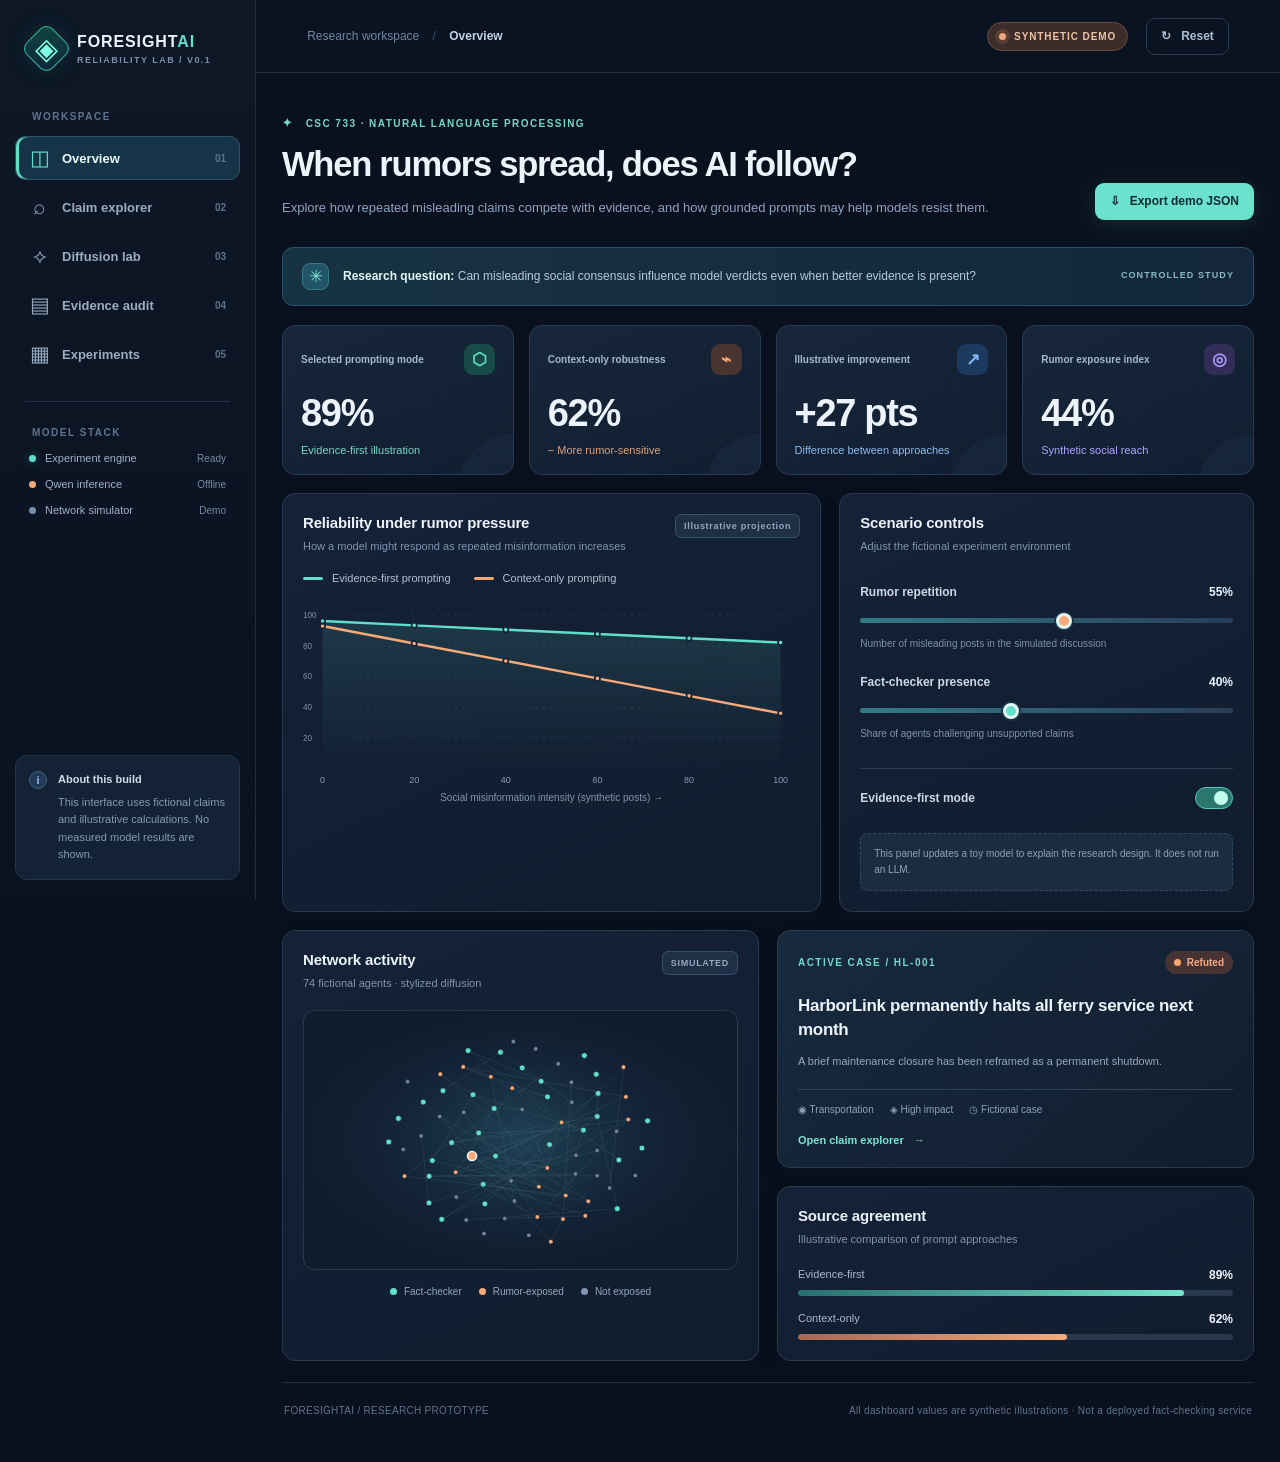
==== web/index.html @ c205fcbe "feat(scaffold): add research runner, tests, docs, and dashboard prototype" ====
<!doctype html>
<html lang="en">
  <head>
    <meta charset="UTF-8" />
    <meta name="viewport" content="width=device-width, initial-scale=1.0" />
    <meta name="theme-color" content="#09111e" />
    <meta name="description" content="ForesightAI research dashboard: testing evidence-grounded AI under social misinformation pressure." />
    <title>ForesightAI — Reliability Lab</title>
    <link rel="icon" type="image/svg+xml" href="./assets/icon.svg" />
    <link rel="stylesheet" href="./styles.css" />
    <script type="module" src="./app.js"></script>
  </head>
  <body>
    <div class="shell">
      <aside class="sidebar" aria-label="Application navigation">
        <a class="brand" href="#overview" aria-label="ForesightAI home">
          <div class="brand-mark"><span class="brand-mark-inner">◈</span></div>
          <div><strong>FORESIGHT<span>AI</span></strong><small>RELIABILITY LAB / V0.1</small></div>
        </a>
        <div class="navigation-label">WORKSPACE</div>
        <nav class="navigation" aria-label="Views">
          <button data-view="overview" class="nav-link active"><span class="nav-icon">◫</span>Overview <span class="nav-shortcut">01</span></button>
          <button data-view="claims" class="nav-link"><span class="nav-icon">⌕</span>Claim explorer <span class="nav-shortcut">02</span></button>
          <button data-view="network" class="nav-link"><span class="nav-icon">⟡</span>Diffusion lab <span class="nav-shortcut">03</span></button>
          <button data-view="evidence" class="nav-link"><span class="nav-icon">▤</span>Evidence audit <span class="nav-shortcut">04</span></button>
          <button data-view="experiments" class="nav-link"><span class="nav-icon">▦</span>Experiments <span class="nav-shortcut">05</span></button>
        </nav>
        <div class="sidebar-separator"></div>
        <div class="navigation-label">MODEL STACK</div>
        <div class="status-lines">
          <div class="status-line"><span class="status-dot teal"></span><span>Experiment engine</span><span class="status-label">Ready</span></div>
          <div class="status-line"><span class="status-dot orange"></span><span>Qwen inference</span><span class="status-label">Offline</span></div>
          <div class="status-line"><span class="status-dot pale"></span><span>Network simulator</span><span class="status-label">Demo</span></div>
        </div>
        <div class="sidebar-bottom">
          <div class="sidebar-bottom-icon">i</div>
          <p><strong>About this build</strong><span>This interface uses fictional claims and illustrative calculations. No measured model results are shown.</span></p>
        </div>
      </aside>
      <main class="workspace">
        <header class="topbar">
          <div class="breadcrumb">Research workspace <span>/</span> <strong id="breadcrumbCurrent">Overview</strong></div>
          <div class="topbar-actions">
            <span class="demo-pill"><span class="pulse"></span> SYNTHETIC DEMO</span>
            <button class="button button-quiet" id="resetButton" title="Reset all controls">↻ <span>Reset</span></button>
          </div>
        </header>
        <div class="content-frame">
          <section class="page-head">
            <div><div class="eyebrow"><span class="mini-spark">✦</span> CSC 733 · NATURAL LANGUAGE PROCESSING</div><h1 id="pageTitle">When rumors spread, does AI follow?</h1><p id="pageDescription">Explore how repeated misleading claims compete with evidence, and how grounded prompts may help models resist them.</p></div>
            <button class="button button-primary" id="exportButton"><span>⇩</span> Export demo JSON</button>
          </section>
          <div id="viewContent" aria-live="polite"></div>
          <footer><span>FORESIGHTAI / RESEARCH PROTOTYPE</span><span>All dashboard values are synthetic illustrations · Not a deployed fact-checking service</span></footer>
        </div>
      </main>
    </div>
    <input id="reportFile" type="file" accept=".json,application/json" hidden aria-label="Import a ForesightAI experiment report" />
    <div class="toast" id="toast" role="status" aria-live="polite"></div>
  </body>
</html>
---- web/styles.css ----
:root{color-scheme:dark;font-family:Inter,"Segoe UI",Arial,sans-serif;--bg:#0a111e;--sidebar:#0b1422;--panel:#111d2e;--panel2:#17263a;--border:#253549;--text:#edf3fb;--muted:#94a7c0;--dim:#657b96;--teal:#61dfca;--orange:#f5a976;--blue:#86b8ff;--violet:#a799f9}
*{box-sizing:border-box}
html{scroll-behavior:smooth}
body{margin:0;min-height:100vh;background:var(--bg);color:var(--text);font-size:14px;-webkit-font-smoothing:antialiased}
button,input{font:inherit}button{cursor:pointer}
button:focus-visible,a:focus-visible,input:focus-visible,[tabindex]:focus-visible{outline:2px solid var(--teal);outline-offset:3px}
a{text-decoration:none;color:inherit}
.shell{display:grid;grid-template-columns:256px minmax(0,1fr);min-height:100vh}
.sidebar{background:linear-gradient(180deg,#0d1726,#0a1220);border-right:1px solid #1f2d3e;padding:30px 15px 20px;display:flex;flex-direction:column;position:sticky;top:0;height:100vh;z-index:2}
.brand{display:flex;align-items:center;gap:12px;padding:0 13px 44px}
.brand-mark{width:37px;height:37px;border:1px solid #3bbba5;background:linear-gradient(135deg,#12453f,#0c263c);transform:rotate(45deg);display:flex;align-items:center;justify-content:center;border-radius:9px;box-shadow:0 0 22px #3cd8c01c;flex:none}
.brand-mark-inner{transform:rotate(-45deg);font-size:30px;color:#7fffe4;line-height:1}
.brand strong{font-size:16px;letter-spacing:.9px;font-weight:750}.brand strong span{color:var(--teal)}.brand small{display:block;margin-top:4px;font-size:9px;color:#7b90aa;letter-spacing:1.45px;font-weight:700}
.navigation-label{color:#60748f;font-size:10px;font-weight:750;letter-spacing:1.5px;padding:0 17px;margin-bottom:14px}
.navigation{display:grid;gap:5px;margin-bottom:25px}
.nav-link{color:#9cacc1;background:transparent;border:1px solid transparent;border-radius:10px;height:44px;padding:0 13px;display:flex;align-items:center;gap:12px;width:100%;text-align:left;font-size:13px;font-weight:600;transition:background .15s,color .15s}
.nav-link:hover{color:#f4f8fd;background:#152438}.nav-link.active{color:#e8f9f5;background:#163448;border-color:#2b5361;box-shadow:inset 3px 0 0 #60dfc7}
.nav-icon{display:inline-flex;width:21px;color:#90a5b9;font-size:21px;font-weight:400;justify-content:center;align-items:center}.nav-link.active .nav-icon{color:var(--teal)}
.nav-shortcut{margin-left:auto;font-size:10px;color:#5f728b;font-weight:700}
.sidebar-separator{height:1px;background:#223247;margin:0 10px 25px}
.status-lines{display:grid;gap:14px;padding:0 14px}.status-line{display:flex;align-items:center;gap:9px;font-size:11px;color:#a1b2c5;white-space:nowrap}.status-dot,.small-dot{width:7px;height:7px;border-radius:50%;flex:none}.status-dot.teal{background:var(--teal);box-shadow:0 0 9px #61dfca65}.status-dot.orange{background:var(--orange)}.status-dot.pale{background:#7790ac}.status-label{margin-left:auto;font-size:10px;color:#758ba6}
.sidebar-bottom{margin-top:auto;border:1px solid #243649;border-radius:12px;background:#142236;padding:15px 13px;display:flex;align-items:flex-start;gap:11px}.sidebar-bottom-icon{width:18px;height:18px;border-radius:50%;color:#93c0f4;background:#243b57;border:1px solid #43607c;display:grid;place-items:center;font-weight:750;font-size:11px;flex:none}.sidebar-bottom p{margin:0;line-height:1.6;font-size:11px;color:#8499b2}.sidebar-bottom strong{display:block;color:#cddbea;font-size:11px;margin-bottom:5px}.sidebar-bottom span{display:block}
.workspace{min-width:0}.topbar{height:73px;border-bottom:1px solid #223045;display:flex;align-items:center;justify-content:space-between;padding:0 clamp(22px,4vw,60px);background:#0b1422e6;backdrop-filter:blur(16px)}
.breadcrumb{color:#7286a2;font-size:12px}.breadcrumb span{padding:0 10px;color:#3e5773}.breadcrumb strong{color:#c5d2e4;font-weight:600}.topbar-actions{display:flex;align-items:center;gap:18px}
.demo-pill{display:inline-flex;align-items:center;gap:8px;color:#edc3a3;background:#3c2c2a;border:1px solid #6c4a3f;border-radius:25px;padding:8px 11px;font-size:10px;letter-spacing:.9px;font-weight:750}.pulse{width:7px;height:7px;background:#f2a776;border-radius:50%;box-shadow:0 0 0 4px #f2a77625}
.button{border:1px solid transparent;border-radius:9px;font-size:12px;font-weight:700;display:inline-flex;align-items:center;gap:10px;justify-content:center;min-height:37px;padding:0 14px;white-space:nowrap;transition:transform .16s,background .16s}.button:hover{transform:translateY(-1px)}.button-quiet{background:transparent;border-color:#2a3a50;color:#aebed0}.button-quiet:hover,.button-secondary:hover{background:#23384d}.button-primary{background:#6ce1ce;color:#102c32;box-shadow:0 4px 25px #54d1c522}.button-primary:hover{background:#84f1df}.button-secondary{color:#d9e8f9;border-color:#32455d;background:#192b41}
.content-frame{padding:43px clamp(22px,4vw,60px) 24px;max-width:1660px;margin:0 auto}.page-head{display:flex;gap:20px;align-items:flex-end;justify-content:space-between;margin-bottom:27px}.eyebrow{font-size:10px;letter-spacing:1.45px;color:#76d6c9;font-weight:750}.mini-spark{font-size:12px;margin-right:8px}.page-head h1{font-size:clamp(24px,2.7vw,36px);letter-spacing:-1.25px;line-height:1.25;margin:13px 0 10px;font-weight:700}.page-head p{font-size:13px;max-width:740px;line-height:1.8;color:#8fa3be;margin:0}
.notice-bar{background:linear-gradient(90deg,#173342,#13263b);border:1px solid #285266;border-radius:11px;padding:15px 19px;display:flex;align-items:center;gap:14px;margin-bottom:19px;color:#b8cbdc;line-height:1.5;font-size:12px}.notice-bar strong{color:#e0f8f5}.notice-icon{display:grid;place-items:center;min-width:27px;height:27px;border:1px solid #3c7b85;background:#215468;color:#7ee4d1;border-radius:8px;font-size:17px}.notice-bar>span{margin-left:auto;font-size:9px;font-weight:750;letter-spacing:1.1px;color:#8bb7c6;white-space:nowrap}
.metrics-grid{display:grid;grid-template-columns:repeat(4,minmax(0,1fr));gap:15px;margin-bottom:18px}.metrics-grid.three{grid-template-columns:repeat(3,minmax(0,1fr))}
.metric-card{padding:21px 22px 19px;background:linear-gradient(156deg,#17263b,#111e30);border:1px solid #293a51;border-radius:13px;min-width:0;position:relative;overflow:hidden}.metric-card:after{content:"";width:110px;height:110px;border-radius:50%;position:absolute;right:-55px;bottom:-70px;background:#83baff0a;pointer-events:none}.metric-head{display:flex;justify-content:space-between;align-items:center;gap:12px;color:#a5b7ca;font-size:11px;font-weight:600}.metric-icon{width:31px;height:31px;border-radius:9px;display:grid;place-items:center;font-size:17px}.metric-icon.aqua{background:#184a47;color:var(--teal)}.metric-icon.peach{background:#4a3430;color:var(--orange)}.metric-icon.blue{background:#1b3a5e;color:var(--blue)}.metric-icon.violet{background:#322d57;color:var(--violet)}
.metric-value{font-size:clamp(27px,3vw,38px);letter-spacing:-1.3px;line-height:1;margin-top:19px;font-weight:725;font-variant-numeric:tabular-nums}.metric-foot{font-size:11px;margin-top:12px}.metric-foot.aqua{color:#78d6c6}.metric-foot.peach{color:#dca17a}.metric-foot.blue{color:#8cbbef}.metric-foot.violet{color:#afa3ff}
.main-grid{display:grid;grid-template-columns:minmax(0,1.75fr) minmax(285px,.92fr);gap:18px;margin-bottom:18px}.bottom-grid{display:grid;grid-template-columns:minmax(0,1.14fr) minmax(285px,1fr);gap:18px;margin-bottom:20px}.content-grid{display:grid;grid-template-columns:minmax(0,1.5fr) minmax(320px,1fr);gap:18px;margin-bottom:20px}.network-layout{grid-template-columns:minmax(0,1.45fr) minmax(320px,.85fr)}.stack-column{display:grid;grid-template-rows:auto auto;gap:18px;min-width:0;align-content:start}
.panel{background:linear-gradient(155deg,#142137,#111d2e);border:1px solid #2a394f;border-radius:13px;padding:23px 25px;min-width:0;box-shadow:0 10px 35px #030a130b}.section-head{display:flex;justify-content:space-between;align-items:flex-start;gap:12px;margin-bottom:18px}.section-head h2,.panel>h2{font-size:15px;font-weight:680;letter-spacing:-.17px;margin:0}.section-head p{color:#7f94ae;font-size:11px;line-height:1.5;margin:7px 0 0}.tag{font-size:9px;font-weight:750;letter-spacing:.7px;white-space:nowrap;padding:6px 8px;border-radius:6px}.tag-dim{background:#1d3045;border:1px solid #34506a;color:#94a9c0}
.chart-legend{display:flex;gap:23px;align-items:center;flex-wrap:wrap;font-size:11px;color:#b3c1d1;margin:12px 0}.chart-legend>span{display:flex;align-items:center;gap:9px}.legend-swatch{display:inline-block;width:20px;height:3px;border-radius:4px}.legend-swatch.aqua{background:var(--teal)}.legend-swatch.peach{background:var(--orange)}.line-chart{display:block;width:100%;height:auto;margin-top:7px}.chart-axis{font-size:10px;color:#8295ac;text-align:center;margin-top:4px}
.controls-panel{display:flex;flex-direction:column}.control-group{display:block;margin:13px 0 11px}.control-title{display:flex;align-items:center;justify-content:space-between;font-size:12px;color:#cbd9e7;font-weight:600}.control-title strong{color:#e8f3fa;font-variant-numeric:tabular-nums}.control-group input[type=range]{width:100%;height:5px;appearance:none;background:linear-gradient(90deg,#347b86,#283e58);border-radius:12px;margin:19px 0 13px;cursor:pointer}.control-group input[type=range]::-webkit-slider-thumb{appearance:none;width:16px;height:16px;border-radius:50%;background:var(--thumb);border:3px solid #e3f8f4;box-shadow:0 0 0 2px #183345}.control-group input[type=range]::-moz-range-thumb{width:12px;height:12px;border-radius:50%;background:var(--thumb);border:3px solid #e3f8f4}.control-group small{display:block;color:#7f93ab;font-size:10px;line-height:1.5}.switch-row{margin-top:16px;padding:18px 0 6px;border-top:1px solid #2b3d52}.toggle{width:38px;height:22px;border-radius:15px;border:1px solid #4a6079;background:#304157;padding:3px;display:flex;align-items:center;justify-content:flex-start}.toggle span{background:#b7c4d4;width:14px;height:14px;border-radius:50%;transition:transform .2s}.toggle.on{background:#2b776f;border-color:#4fcbb5}.toggle.on span{transform:translateX(15px);background:#c4fff0}.control-note{font-size:10px;line-height:1.6;color:#8ca3b9;padding:12px 13px;margin-top:18px;background:#1b2c41;border:1px dashed #34485f;border-radius:8px}
.network-panel{overflow:hidden}.network-svg{display:block;width:100%;height:auto;max-height:495px;background:radial-gradient(ellipse at center,#1a3545 0%,#132236 46%,#101c2c 72%);border:1px solid #27394d;border-radius:11px}.network-svg circle:hover{filter:drop-shadow(0 0 6px #bdefff)}.network-compact{max-height:260px}.network-legend{display:flex;justify-content:center;flex-wrap:wrap;gap:17px;margin-top:16px;color:#93a8bc;font-size:10px}.network-legend span{display:inline-flex;align-items:center;gap:7px}.legend-dot{width:7px;height:7px;border-radius:50%;display:inline-block}.legend-dot.aqua{background:var(--teal)}.legend-dot.peach{background:var(--orange)}.legend-dot.slate{background:#8295b2}.agent-detail{display:flex;align-items:center;gap:10px;margin-top:19px;border-top:1px solid #2a3a4f;padding-top:16px}.agent-avatar{display:grid;place-items:center;height:35px;width:35px;border-radius:50%;background:#223d50;color:#86c9dc}.agent-detail strong{font-size:12px}.agent-detail p{font-size:11px;color:#93a6be;margin:4px 0}.agent-reach{font-size:10px;color:#a5b4c6;margin-left:auto;text-align:right}
.claim-spotlight{background:linear-gradient(139deg,#172a3e,#111d2e)}.claim-top,.detail-top{display:flex;align-items:center;justify-content:space-between;gap:10px}.verdict-tag{border-radius:15px;padding:6px 9px;font-size:10px;font-weight:680;display:inline-flex;align-items:center;gap:6px;white-space:nowrap}.verdict-refuted{background:#473333;color:#f5aa88}.verdict-refuted .small-dot{background:var(--orange)}.verdict-supported{background:#24453f;color:#7ee3bf}.verdict-supported .small-dot{background:var(--teal)}.verdict-unknown{background:#3a3656;color:#bcb2fb}.verdict-unknown .small-dot{background:var(--violet)}
.claim-spotlight h3{font-size:17px;line-height:1.42;letter-spacing:-.3px;font-weight:670;margin:20px 0 10px}.claim-spotlight>p{font-size:11px;color:#96a9bf;line-height:1.7;margin:0 0 18px}.case-meta{border-top:1px solid #2e4355;padding-top:14px;display:flex;gap:16px;flex-wrap:wrap;font-size:10px;color:#8ca3b8}.text-link{padding:0;border:0;background:none;color:#7be3d1;font-size:11px;font-weight:700;margin-top:19px;display:inline-flex;align-items:center;gap:10px}.text-link:hover{text-decoration:underline}
.small-panel .section-head{margin-bottom:20px}.comparison-bars{display:grid;gap:16px}.bar-label,.snapshot-row{display:flex;justify-content:space-between;gap:15px;color:#aabbd0;font-size:11px;margin-bottom:8px}.bar-label strong,.snapshot-row strong{color:#edf3f9;font-size:12px}.bar-track{height:6px;border-radius:7px;background:#29394d;overflow:hidden}.bar-fill{height:100%;border-radius:7px}.bar-fill.aqua{background:linear-gradient(90deg,#286e6f,#71e5c9)}.bar-fill.peach{background:linear-gradient(90deg,#a86754,#f5aa79)}.bar-fill.blue{background:linear-gradient(90deg,#5c7ab9,#92c1ff)}.snapshot-row.space-top{margin-top:21px}
.claim-pills{display:flex;flex-wrap:wrap;gap:10px;margin-bottom:19px}.claim-pill{border:1px solid #31465c;background:#152438;border-radius:9px;padding:11px 14px;color:#aebfd0;display:flex;gap:12px;align-items:center;font-size:11px}.claim-pill span{color:#7e91ab;font-weight:750}.claim-pill strong{font-weight:650}.claim-pill.selected{border-color:#59bcae;background:#1d414a;color:#e5f9f3}.claim-pill.selected span{color:#76ded0}
.large-detail{padding:27px}.detail-stats{display:grid;grid-template-columns:repeat(3,1fr);gap:12px;margin-top:29px}.detail-stats>div{background:#1c2c40;padding:15px;border:1px solid #30455a;border-radius:10px}.detail-stats small,.subtle-label{display:block;color:#7f94ae;font-size:9px;letter-spacing:.9px;font-weight:750}.detail-stats strong{display:block;color:#e4edf7;font-size:12px;margin-top:9px;line-height:1.4}.subtle-label{margin-top:30px}.claim-title{font-size:clamp(20px,2.1vw,27px);letter-spacing:-.5px;line-height:1.48;font-weight:650;margin:10px 0 13px}.body-text{font-size:12px;color:#9caec4;line-height:1.75}.divider{height:1px;background:#2b3e53;margin:25px 0}
.context-message{display:flex;gap:12px;background:#302c32;border:1px solid #594347;border-radius:10px;padding:14px;margin:15px 0}.context-message.verified{background:#16373b;border-color:#2c6663}.avatar{width:30px;height:30px;border-radius:8px;display:grid;place-items:center;flex:none;font-size:16px;font-weight:700}.avatar.orange{color:#fbd0ac;background:#5c403c}.avatar.aqua{color:#90f5dc;background:#2e5c56}.context-message strong{font-size:12px}.context-message p{font-size:11px;line-height:1.7;color:#c3ccd5}.context-message small{color:#8598aa;font-size:10px}
.evidence-list{display:grid;gap:12px}.evidence-entry{display:flex;gap:11px;background:#192a3c;border:1px solid #304256;border-radius:9px;padding:14px 12px;align-items:flex-start}.evidence-marker{background:#2c5062;border:1px solid #48758a;color:#9fe4dc;border-radius:6px;padding:7px;font-size:10px;font-weight:750}.evidence-entry>div{min-width:0;flex:1}.evidence-entry-head{display:flex;align-items:flex-start;flex-wrap:wrap;gap:7px;justify-content:space-between}.evidence-entry-head strong{font-size:11px;font-weight:700}.evidence-entry-head span{font-size:9px;color:#8facc0}.evidence-entry p{font-size:11px;line-height:1.65;color:#bdcad6;margin:10px 0}.evidence-entry small{font-size:9px;color:#728ca4}.strength{color:#acd7cb;font-size:12px;font-weight:700;white-space:nowrap}.strength span{font-size:10px;color:#718da2}
.audit-note{border-left:3px solid #6ee4d0;background:#183b3e;border-radius:4px;padding:14px}.audit-note strong{font-size:12px}.audit-note p{font-size:11px;line-height:1.65;color:#a9c6c6}.check-row{display:flex;align-items:flex-start;gap:12px;padding:13px 0;border-bottom:1px solid #27394c}.check-row:last-child{border-bottom:0}.checkmark{width:22px;height:22px;display:grid;place-items:center;border-radius:50%;background:#25544e;color:#7ee8d2;font-weight:700;flex:none}.check-row strong{display:block;font-size:12px;margin:2px 0 6px}.check-row small{display:block;font-size:10px;color:#91a5b9;line-height:1.5}
.experiment-table{margin-bottom:19px}.table-scroll{overflow:auto}table{border-collapse:collapse;width:100%;min-width:610px;text-align:left}th{font-size:9px;color:#7790ab;letter-spacing:1.1px;font-weight:750;padding:18px 12px;border-bottom:1px solid #33465a}td{border-bottom:1px solid #2b3d50;padding:17px 12px;color:#d6e2ee;font-size:12px}td:first-child{display:flex;align-items:center;gap:10px}td strong{font-weight:650}.table-letter{display:grid;place-items:center;width:29px;height:29px;border:1px solid #3c5e70;border-radius:8px;background:#1f3d4a;color:#85d9d0;font-weight:800}.table-context{color:#97a9c0;font-size:11px}.table-score{display:inline-block;height:6px;width:90px;background:#26374d;border-radius:10px;overflow:hidden;vertical-align:middle;margin-right:10px}.table-score-fill{display:block;height:100%;background:#61dfca}.small-score{font-variant-numeric:tabular-nums;color:#c7dcdf;font-size:11px}.experiment-footer{display:flex;justify-content:space-between;align-items:center;gap:10px;margin-top:23px}.experiment-footer strong{font-size:12px}.experiment-footer p{font-size:11px;color:#91a5bb;margin:5px 0}.measure-grid{display:grid;grid-template-columns:repeat(4,minmax(0,1fr));gap:13px}.measure-card{border:1px solid #2e4357;background:#1a2a40;border-radius:10px;padding:18px}.measure-card>div{color:#76d9c9;font-size:13px;letter-spacing:1px;margin-bottom:22px}.measure-card strong{font-size:12px;display:block}.measure-card p{font-size:10px;color:#8b9fb6;line-height:1.7;margin-bottom:0}
footer{display:flex;align-items:center;justify-content:space-between;gap:12px;border-top:1px solid #233248;color:#5f748d;font-size:10px;letter-spacing:.3px;padding:22px 2px;margin-top:21px}
.toast{position:fixed;right:24px;bottom:24px;z-index:9;background:#22554e;border:1px solid #53c7b5;color:#e3fff5;padding:13px 19px;border-radius:11px;box-shadow:0 12px 32px #0005;opacity:0;transform:translateY(10px);pointer-events:none;transition:opacity .2s,transform .2s;font-size:12px}.toast.visible{opacity:1;transform:translateY(0)}
@media(max-width:1360px){.main-grid{grid-template-columns:minmax(0,1.3fr) minmax(285px,1fr)}.metric-card{padding:18px}.metric-head{font-size:10px}.bottom-grid{grid-template-columns:1fr 1fr}.panel{padding:20px}.content-frame{padding-inline:26px}}
@media(max-width:1100px){.shell{grid-template-columns:210px minmax(0,1fr)}.sidebar{padding-inline:9px}.brand{padding-inline:11px}.brand strong{font-size:13px}.brand small{font-size:8px}.metrics-grid{grid-template-columns:repeat(2,1fr)}.main-grid,.bottom-grid,.content-grid,.network-layout{grid-template-columns:1fr}.stack-column{grid-template-columns:repeat(2,minmax(0,1fr));grid-template-rows:auto}.network-svg{max-height:300px}.measure-grid{grid-template-columns:repeat(2,1fr)}}
@media(max-width:720px){.shell{display:block}.sidebar{position:static;height:auto;padding:14px;display:block}.brand{padding:3px 8px 12px}.navigation{display:flex;overflow-x:auto;margin:0;gap:7px;padding-bottom:2px}.navigation-label,.sidebar-separator,.status-lines,.sidebar-bottom,.nav-shortcut{display:none}.nav-link{min-width:max-content;width:auto;padding:0 11px;font-size:11px;height:38px}.nav-icon{font-size:16px;width:16px}.topbar{height:58px;padding:0 17px}.topbar-actions{gap:8px}.demo-pill{font-size:8px;padding:7px}.button-quiet{padding:0 8px}.button-quiet span{display:none}.content-frame{padding:25px 15px}.page-head{display:block}.page-head h1{font-size:25px;letter-spacing:-.6px}.page-head .button{margin-top:19px}.metric-card{padding:17px}.metric-value{font-size:27px}.notice-bar{padding:12px}.notice-bar>span{display:none}.panel{padding:17px}.stack-column{grid-template-columns:1fr}.section-head{flex-wrap:wrap}.measure-grid{grid-template-columns:1fr 1fr}footer{flex-direction:column;align-items:flex-start;line-height:1.6}.experiment-footer{display:block}.experiment-footer .button{margin-top:14px}}
@media(max-width:420px){.metrics-grid,.metrics-grid.three{grid-template-columns:1fr 1fr}.metric-value{font-size:24px}.metric-head{font-size:10px}.metric-icon{width:24px;height:24px}.measure-grid{grid-template-columns:1fr}.detail-stats{grid-template-columns:1fr}.claim-pill{flex:1}}
@media(prefers-reduced-motion:reduce){*,*:before,*:after{animation-duration:.001ms!important;transition-duration:.001ms!important;scroll-behavior:auto!important}}
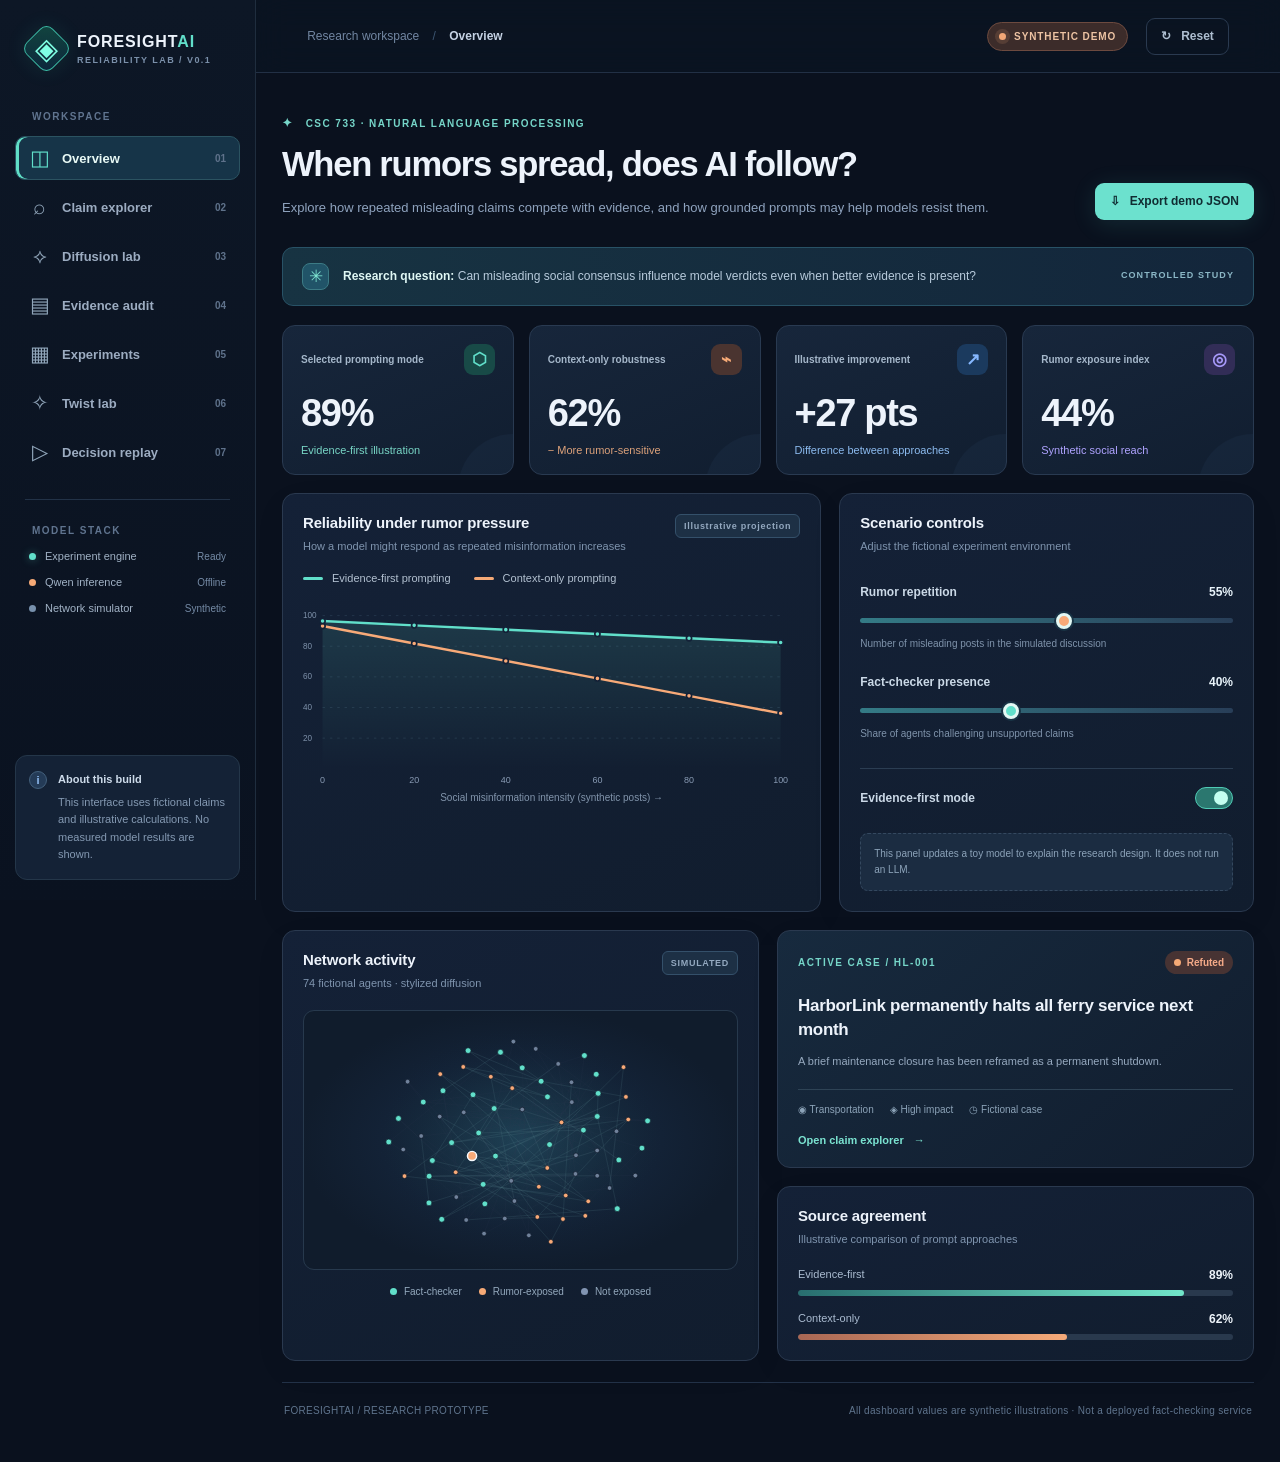
==== commit 38bc579a: "feat(ui): add twist lab and step-by-step decision replay" ====
--- a/web/index.html
+++ b/web/index.html
@@ -24,13 +24,15 @@
           <button data-view="network" class="nav-link"><span class="nav-icon">⟡</span>Diffusion lab <span class="nav-shortcut">03</span></button>
           <button data-view="evidence" class="nav-link"><span class="nav-icon">▤</span>Evidence audit <span class="nav-shortcut">04</span></button>
           <button data-view="experiments" class="nav-link"><span class="nav-icon">▦</span>Experiments <span class="nav-shortcut">05</span></button>
+          <button data-view="twists" class="nav-link"><span class="nav-icon">✧</span>Twist lab <span class="nav-shortcut">06</span></button>
+          <button data-view="replay" class="nav-link"><span class="nav-icon">▷</span>Decision replay <span class="nav-shortcut">07</span></button>
         </nav>
         <div class="sidebar-separator"></div>
         <div class="navigation-label">MODEL STACK</div>
         <div class="status-lines">
           <div class="status-line"><span class="status-dot teal"></span><span>Experiment engine</span><span class="status-label">Ready</span></div>
           <div class="status-line"><span class="status-dot orange"></span><span>Qwen inference</span><span class="status-label">Offline</span></div>
-          <div class="status-line"><span class="status-dot pale"></span><span>Network simulator</span><span class="status-label">Demo</span></div>
+          <div class="status-line"><span class="status-dot pale"></span><span>Network simulator</span><span class="status-label">Synthetic</span></div>
         </div>
         <div class="sidebar-bottom">
           <div class="sidebar-bottom-icon">i</div>
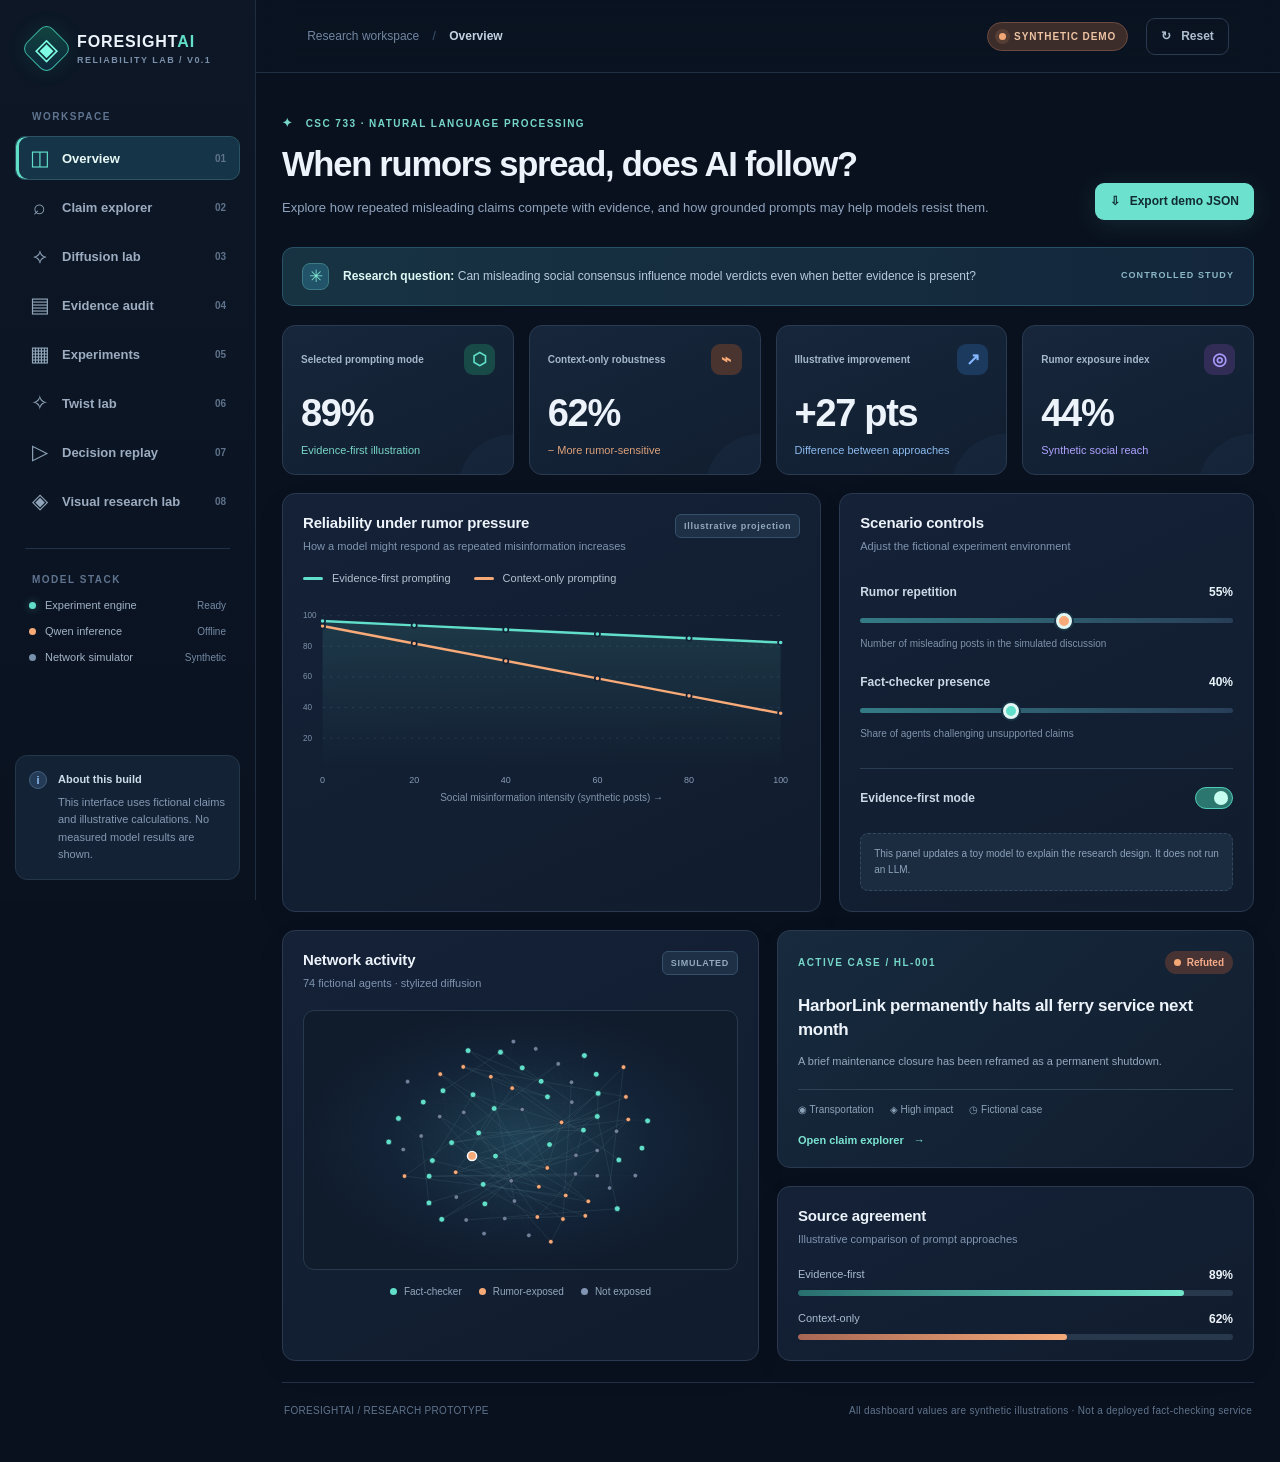
==== commit af8d8244: "Link visual research lab from dashboard navigation" ====
--- a/web/index.html
+++ b/web/index.html
@@ -26,6 +26,7 @@
           <button data-view="experiments" class="nav-link"><span class="nav-icon">▦</span>Experiments <span class="nav-shortcut">05</span></button>
           <button data-view="twists" class="nav-link"><span class="nav-icon">✧</span>Twist lab <span class="nav-shortcut">06</span></button>
           <button data-view="replay" class="nav-link"><span class="nav-icon">▷</span>Decision replay <span class="nav-shortcut">07</span></button>
+          <a href="./visual-lab.html" class="nav-link" style="text-decoration:none"><span class="nav-icon">◈</span>Visual research lab <span class="nav-shortcut">08</span></a>
         </nav>
         <div class="sidebar-separator"></div>
         <div class="navigation-label">MODEL STACK</div>
--- a/web/styles.css
+++ b/web/styles.css
@@ -50,3 +50,15 @@
 @media(max-width:720px){.shell{display:block}.sidebar{position:static;height:auto;padding:14px;display:block}.brand{padding:3px 8px 12px}.navigation{display:flex;overflow-x:auto;margin:0;gap:7px;padding-bottom:2px}.navigation-label,.sidebar-separator,.status-lines,.sidebar-bottom,.nav-shortcut{display:none}.nav-link{min-width:max-content;width:auto;padding:0 11px;font-size:11px;height:38px}.nav-icon{font-size:16px;width:16px}.topbar{height:58px;padding:0 17px}.topbar-actions{gap:8px}.demo-pill{font-size:8px;padding:7px}.button-quiet{padding:0 8px}.button-quiet span{display:none}.content-frame{padding:25px 15px}.page-head{display:block}.page-head h1{font-size:25px;letter-spacing:-.6px}.page-head .button{margin-top:19px}.metric-card{padding:17px}.metric-value{font-size:27px}.notice-bar{padding:12px}.notice-bar>span{display:none}.panel{padding:17px}.stack-column{grid-template-columns:1fr}.section-head{flex-wrap:wrap}.measure-grid{grid-template-columns:1fr 1fr}footer{flex-direction:column;align-items:flex-start;line-height:1.6}.experiment-footer{display:block}.experiment-footer .button{margin-top:14px}}
 @media(max-width:420px){.metrics-grid,.metrics-grid.three{grid-template-columns:1fr 1fr}.metric-value{font-size:24px}.metric-head{font-size:10px}.metric-icon{width:24px;height:24px}.measure-grid{grid-template-columns:1fr}.detail-stats{grid-template-columns:1fr}.claim-pill{flex:1}}
 @media(prefers-reduced-motion:reduce){*,*:before,*:after{animation-duration:.001ms!important;transition-duration:.001ms!important;scroll-behavior:auto!important}}
+/* Research extensions use the same restrained visual language as the console. */
+.twists-grid{display:grid;grid-template-columns:repeat(5,minmax(0,1fr));gap:12px;margin-bottom:20px}
+.twist-card{display:flex;flex-direction:column;gap:11px;text-align:left;min-width:0;min-height:207px;padding:17px;background:#152438;color:#e6effa;border:1px solid #30435a;border-radius:12px;transition:background .18s,border-color .18s,transform .18s}
+.twist-card:hover{background:#203348;transform:translateY(-2px)}.twist-card.selected{background:linear-gradient(140deg,#194044,#173047);border-color:#67cbb8;box-shadow:inset 0 2px 0 #61dfca}
+.twist-card .twist-icon{font-size:24px;color:#79e7d4}.twist-card strong{font-size:13px;line-height:1.4}.twist-card small{color:#83c0bd;font-size:10px;overflow-wrap:anywhere}.twist-card p{font-size:11px;line-height:1.6;color:#92a6be;margin:0}
+.replay-panel{padding:28px;margin-bottom:20px}.replay-header{display:flex;align-items:flex-start;gap:20px;justify-content:space-between}.replay-header h2{font-size:19px;font-weight:660;max-width:690px;line-height:1.45;margin:13px 0 5px}.replay-header p{color:#94a8bd;font-size:11px}
+.replay-select-label{color:#849cb3;font-size:10px;letter-spacing:.7px;display:grid;gap:9px;min-width:170px}.replay-select-label select{background:#20344b;color:#e8f5f5;border:1px solid #456477;border-radius:8px;padding:10px}
+.replay-track{display:flex;gap:7px;overflow-x:auto;margin:27px 0 20px;padding:4px 0 13px}.replay-stop{flex:1;min-width:122px;display:flex;flex-direction:column;text-align:left;gap:6px;background:#1a2e44;border:1px solid #354b63;color:#bed0e2;padding:14px 12px;border-radius:9px}.replay-stop.selected{border-color:#5ee1cb;background:#1c454a}.replay-stop>span{font-size:10px;color:#67dcce}.replay-stop strong{font-size:11px;line-height:1.4;text-transform:capitalize}.replay-stop small{font-size:10px;color:#94a8bc;line-height:1.4}
+.replay-result{display:grid;grid-template-columns:minmax(0,1.5fr) minmax(170px,.6fr);gap:20px;background:#1b2c41;border:1px solid #33495e;border-radius:12px;padding:22px}.replay-result .subtle-label{margin-top:0}.replay-result h3{margin:14px 0;font-size:19px;text-transform:capitalize}.replay-result p{font-size:12px;line-height:1.75;color:#a8bbcd}.replay-verdict{display:flex;flex-direction:column;align-items:flex-start;gap:14px;padding-left:22px;border-left:1px solid #41566a}.replay-verdict small{font-size:10px;color:#a1b3c7;line-height:1.6}.replay-actions{display:flex;justify-content:space-between;align-items:center;gap:15px;margin-top:22px}.replay-actions span{font-size:11px;color:#8199ad;text-align:center}.replay-actions button:disabled{opacity:.45;cursor:not-allowed;transform:none}
+@media(max-width:1300px){.twists-grid{grid-template-columns:repeat(3,minmax(0,1fr))}}@media(max-width:800px){.twists-grid{grid-template-columns:repeat(2,minmax(0,1fr))}.replay-header,.replay-actions{flex-wrap:wrap}.replay-result{grid-template-columns:1fr}.replay-verdict{border-left:0;border-top:1px solid #41566a;padding:18px 0 0}}
+@media(max-width:460px){.twists-grid{grid-template-columns:1fr}.twist-card{min-height:160px}.replay-track{gap:8px}.replay-stop{min-width:130px}.replay-panel{padding:16px}.replay-actions span{order:3;flex-basis:100%}}
+.simulation-controls{display:flex;align-items:center;flex-wrap:wrap;gap:9px;border-top:1px solid #30445a;padding-top:14px;margin-top:15px}.simulation-controls span{color:#8fbac1;font-size:11px;font-weight:650;margin-right:auto}.simulation-controls button:disabled{opacity:.4;cursor:not-allowed;transform:none}
